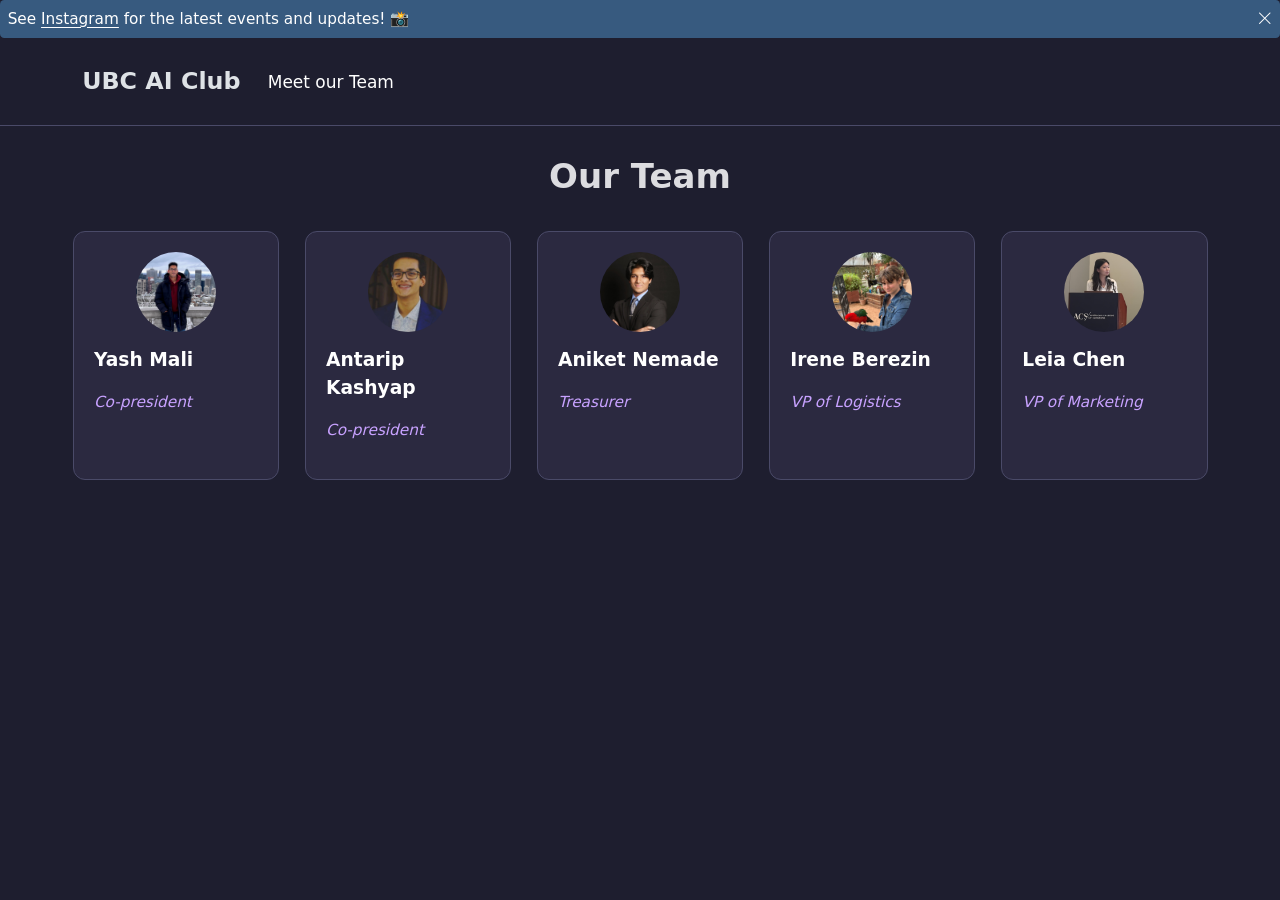
==== team.html @ 618c320a "Add Meet our Team to navbar and push changes" ====
<!DOCTYPE html>
<html xmlns="http://www.w3.org/1999/xhtml" lang="en" xml:lang="en"><head>

<meta charset="utf-8">
<meta name="generator" content="quarto-1.7.31">

<meta name="viewport" content="width=device-width, initial-scale=1.0, user-scalable=yes">


<title>Our Team – UBC AI Club</title>
<style>
code{white-space: pre-wrap;}
span.smallcaps{font-variant: small-caps;}
div.columns{display: flex; gap: min(4vw, 1.5em);}
div.column{flex: auto; overflow-x: auto;}
div.hanging-indent{margin-left: 1.5em; text-indent: -1.5em;}
ul.task-list{list-style: none;}
ul.task-list li input[type="checkbox"] {
  width: 0.8em;
  margin: 0 0.8em 0.2em -1em; /* quarto-specific, see https://github.com/quarto-dev/quarto-cli/issues/4556 */ 
  vertical-align: middle;
}
</style>


<script src="site_libs/quarto-nav/quarto-nav.js"></script>
<script src="site_libs/quarto-nav/headroom.min.js"></script>
<script src="site_libs/clipboard/clipboard.min.js"></script>
<script src="site_libs/quarto-html/quarto.js" type="module"></script>
<script src="site_libs/quarto-html/tabsets/tabsets.js" type="module"></script>
<script src="site_libs/quarto-html/popper.min.js"></script>
<script src="site_libs/quarto-html/tippy.umd.min.js"></script>
<script src="site_libs/quarto-html/anchor.min.js"></script>
<link href="site_libs/quarto-html/tippy.css" rel="stylesheet">
<link href="site_libs/quarto-html/quarto-syntax-highlighting-dark-8ef56b68f8fa1e9d2ba328e99e439f80.css" rel="stylesheet" id="quarto-text-highlighting-styles">
<script src="site_libs/bootstrap/bootstrap.min.js"></script>
<link href="site_libs/bootstrap/bootstrap-icons.css" rel="stylesheet">
<link href="site_libs/bootstrap/bootstrap-c09f7992e7ad36c4a4c784d127ab2153.min.css" rel="stylesheet" append-hash="true" id="quarto-bootstrap" data-mode="dark">
<script id="quarto-search-options" type="application/json">{
  "language": {
    "search-no-results-text": "No results",
    "search-matching-documents-text": "matching documents",
    "search-copy-link-title": "Copy link to search",
    "search-hide-matches-text": "Hide additional matches",
    "search-more-match-text": "more match in this document",
    "search-more-matches-text": "more matches in this document",
    "search-clear-button-title": "Clear",
    "search-text-placeholder": "",
    "search-detached-cancel-button-title": "Cancel",
    "search-submit-button-title": "Submit",
    "search-label": "Search"
  }
}</script>


<link rel="stylesheet" href="styles.css">
</head>

<body class="nav-fixed quarto-light">

<div id="quarto-search-results"></div>
  <header id="quarto-header" class="headroom fixed-top">
    <div id="quarto-announcement" data-announcement-id="6868f0f7bb3ddbfdfaa85561dabfab78" class="alert alert-primary hidden"><div class="quarto-announcement-content">
<p>See <a href="https://www.instagram.com/ubcaiclub/">Instagram</a> for the latest events and updates! 📸</p>
</div><i class="bi bi-x-lg quarto-announcement-action"></i></div>
    <nav class="navbar navbar-expand-lg " data-bs-theme="dark">
      <div class="navbar-container container-fluid">
      <div class="navbar-brand-container mx-auto">
    <a class="navbar-brand" href="./index.html">
    <span class="navbar-title">UBC AI Club</span>
    </a>
  </div>
          <button class="navbar-toggler" type="button" data-bs-toggle="collapse" data-bs-target="#navbarCollapse" aria-controls="navbarCollapse" role="menu" aria-expanded="false" aria-label="Toggle navigation" onclick="if (window.quartoToggleHeadroom) { window.quartoToggleHeadroom(); }">
  <span class="navbar-toggler-icon"></span>
</button>
          <div class="collapse navbar-collapse" id="navbarCollapse">
            <ul class="navbar-nav navbar-nav-scroll me-auto">
  <li class="nav-item">
    <a class="nav-link active" href="./team.html" aria-current="page"> 
<span class="menu-text">Meet our Team</span></a>
  </li>  
</ul>
          </div> <!-- /navcollapse -->
            <div class="quarto-navbar-tools">
</div>
      </div> <!-- /container-fluid -->
    </nav>
</header>
<!-- content -->
<div id="quarto-content" class="quarto-container page-columns page-rows-contents page-layout-full page-navbar">
<!-- sidebar -->
<!-- margin-sidebar -->
    
<!-- main -->
<main class="content column-page" id="quarto-document-content">

<header id="title-block-header" class="quarto-title-block default">
<div class="quarto-title">
<h1 class="title">Our Team</h1>
</div>



<div class="quarto-title-meta column-page">

    
  
    
  </div>
  


</header>


<div class="team-grid">
<div class="team-member">
<div class="member-photo">
<p><img src="images/yash.jpg" class="img-fluid"></p>
</div>
<div class="member-name">
<p>Yash Mali</p>
</div>
<div class="member-role">
<p>Co-president</p>
</div>
</div>
<div class="team-member">
<div class="member-photo">
<p><img src="images/antarip.jpeg" class="img-fluid"></p>
</div>
<div class="member-name">
<p>Antarip Kashyap</p>
</div>
<div class="member-role">
<p>Co-president</p>
</div>
</div>
<div class="team-member">
<div class="member-photo">
<p><img src="images/aniket.jpeg" class="img-fluid"></p>
</div>
<div class="member-name">
<p>Aniket Nemade</p>
</div>
<div class="member-role">
<p>Treasurer</p>
</div>
</div>
<div class="team-member">
<div class="member-photo">
<p><img src="images/irene.jpeg" class="img-fluid"></p>
</div>
<div class="member-name">
<p>Irene Berezin</p>
</div>
<div class="member-role">
<p>VP of Logistics</p>
</div>
</div>
<div class="team-member">
<div class="member-photo">
<p><img src="images/leia.jpg" class="img-fluid"></p>
</div>
<div class="member-name">
<p>Leia Chen</p>
</div>
<div class="member-role">
<p>VP of Marketing</p>
</div>
</div>
</div>



</main> <!-- /main -->
<script id="quarto-html-after-body" type="application/javascript">
  window.document.addEventListener("DOMContentLoaded", function (event) {
    const icon = "";
    const anchorJS = new window.AnchorJS();
    anchorJS.options = {
      placement: 'right',
      icon: icon
    };
    anchorJS.add('.anchored');
    const isCodeAnnotation = (el) => {
      for (const clz of el.classList) {
        if (clz.startsWith('code-annotation-')) {                     
          return true;
        }
      }
      return false;
    }
    const onCopySuccess = function(e) {
      // button target
      const button = e.trigger;
      // don't keep focus
      button.blur();
      // flash "checked"
      button.classList.add('code-copy-button-checked');
      var currentTitle = button.getAttribute("title");
      button.setAttribute("title", "Copied!");
      let tooltip;
      if (window.bootstrap) {
        button.setAttribute("data-bs-toggle", "tooltip");
        button.setAttribute("data-bs-placement", "left");
        button.setAttribute("data-bs-title", "Copied!");
        tooltip = new bootstrap.Tooltip(button, 
          { trigger: "manual", 
            customClass: "code-copy-button-tooltip",
            offset: [0, -8]});
        tooltip.show();    
      }
      setTimeout(function() {
        if (tooltip) {
          tooltip.hide();
          button.removeAttribute("data-bs-title");
          button.removeAttribute("data-bs-toggle");
          button.removeAttribute("data-bs-placement");
        }
        button.setAttribute("title", currentTitle);
        button.classList.remove('code-copy-button-checked');
      }, 1000);
      // clear code selection
      e.clearSelection();
    }
    const getTextToCopy = function(trigger) {
        const codeEl = trigger.previousElementSibling.cloneNode(true);
        for (const childEl of codeEl.children) {
          if (isCodeAnnotation(childEl)) {
            childEl.remove();
          }
        }
        return codeEl.innerText;
    }
    const clipboard = new window.ClipboardJS('.code-copy-button:not([data-in-quarto-modal])', {
      text: getTextToCopy
    });
    clipboard.on('success', onCopySuccess);
    if (window.document.getElementById('quarto-embedded-source-code-modal')) {
      const clipboardModal = new window.ClipboardJS('.code-copy-button[data-in-quarto-modal]', {
        text: getTextToCopy,
        container: window.document.getElementById('quarto-embedded-source-code-modal')
      });
      clipboardModal.on('success', onCopySuccess);
    }
      var localhostRegex = new RegExp(/^(?:http|https):\/\/localhost\:?[0-9]*\//);
      var mailtoRegex = new RegExp(/^mailto:/);
        var filterRegex = new RegExp('/' + window.location.host + '/');
      var isInternal = (href) => {
          return filterRegex.test(href) || localhostRegex.test(href) || mailtoRegex.test(href);
      }
      // Inspect non-navigation links and adorn them if external
     var links = window.document.querySelectorAll('a[href]:not(.nav-link):not(.navbar-brand):not(.toc-action):not(.sidebar-link):not(.sidebar-item-toggle):not(.pagination-link):not(.no-external):not([aria-hidden]):not(.dropdown-item):not(.quarto-navigation-tool):not(.about-link)');
      for (var i=0; i<links.length; i++) {
        const link = links[i];
        if (!isInternal(link.href)) {
          // undo the damage that might have been done by quarto-nav.js in the case of
          // links that we want to consider external
          if (link.dataset.originalHref !== undefined) {
            link.href = link.dataset.originalHref;
          }
        }
      }
    function tippyHover(el, contentFn, onTriggerFn, onUntriggerFn) {
      const config = {
        allowHTML: true,
        maxWidth: 500,
        delay: 100,
        arrow: false,
        appendTo: function(el) {
            return el.parentElement;
        },
        interactive: true,
        interactiveBorder: 10,
        theme: 'quarto',
        placement: 'bottom-start',
      };
      if (contentFn) {
        config.content = contentFn;
      }
      if (onTriggerFn) {
        config.onTrigger = onTriggerFn;
      }
      if (onUntriggerFn) {
        config.onUntrigger = onUntriggerFn;
      }
      window.tippy(el, config); 
    }
    const noterefs = window.document.querySelectorAll('a[role="doc-noteref"]');
    for (var i=0; i<noterefs.length; i++) {
      const ref = noterefs[i];
      tippyHover(ref, function() {
        // use id or data attribute instead here
        let href = ref.getAttribute('data-footnote-href') || ref.getAttribute('href');
        try { href = new URL(href).hash; } catch {}
        const id = href.replace(/^#\/?/, "");
        const note = window.document.getElementById(id);
        if (note) {
          return note.innerHTML;
        } else {
          return "";
        }
      });
    }
    const xrefs = window.document.querySelectorAll('a.quarto-xref');
    const processXRef = (id, note) => {
      // Strip column container classes
      const stripColumnClz = (el) => {
        el.classList.remove("page-full", "page-columns");
        if (el.children) {
          for (const child of el.children) {
            stripColumnClz(child);
          }
        }
      }
      stripColumnClz(note)
      if (id === null || id.startsWith('sec-')) {
        // Special case sections, only their first couple elements
        const container = document.createElement("div");
        if (note.children && note.children.length > 2) {
          container.appendChild(note.children[0].cloneNode(true));
          for (let i = 1; i < note.children.length; i++) {
            const child = note.children[i];
            if (child.tagName === "P" && child.innerText === "") {
              continue;
            } else {
              container.appendChild(child.cloneNode(true));
              break;
            }
          }
          if (window.Quarto?.typesetMath) {
            window.Quarto.typesetMath(container);
          }
          return container.innerHTML
        } else {
          if (window.Quarto?.typesetMath) {
            window.Quarto.typesetMath(note);
          }
          return note.innerHTML;
        }
      } else {
        // Remove any anchor links if they are present
        const anchorLink = note.querySelector('a.anchorjs-link');
        if (anchorLink) {
          anchorLink.remove();
        }
        if (window.Quarto?.typesetMath) {
          window.Quarto.typesetMath(note);
        }
        if (note.classList.contains("callout")) {
          return note.outerHTML;
        } else {
          return note.innerHTML;
        }
      }
    }
    for (var i=0; i<xrefs.length; i++) {
      const xref = xrefs[i];
      tippyHover(xref, undefined, function(instance) {
        instance.disable();
        let url = xref.getAttribute('href');
        let hash = undefined; 
        if (url.startsWith('#')) {
          hash = url;
        } else {
          try { hash = new URL(url).hash; } catch {}
        }
        if (hash) {
          const id = hash.replace(/^#\/?/, "");
          const note = window.document.getElementById(id);
          if (note !== null) {
            try {
              const html = processXRef(id, note.cloneNode(true));
              instance.setContent(html);
            } finally {
              instance.enable();
              instance.show();
            }
          } else {
            // See if we can fetch this
            fetch(url.split('#')[0])
            .then(res => res.text())
            .then(html => {
              const parser = new DOMParser();
              const htmlDoc = parser.parseFromString(html, "text/html");
              const note = htmlDoc.getElementById(id);
              if (note !== null) {
                const html = processXRef(id, note);
                instance.setContent(html);
              } 
            }).finally(() => {
              instance.enable();
              instance.show();
            });
          }
        } else {
          // See if we can fetch a full url (with no hash to target)
          // This is a special case and we should probably do some content thinning / targeting
          fetch(url)
          .then(res => res.text())
          .then(html => {
            const parser = new DOMParser();
            const htmlDoc = parser.parseFromString(html, "text/html");
            const note = htmlDoc.querySelector('main.content');
            if (note !== null) {
              // This should only happen for chapter cross references
              // (since there is no id in the URL)
              // remove the first header
              if (note.children.length > 0 && note.children[0].tagName === "HEADER") {
                note.children[0].remove();
              }
              const html = processXRef(null, note);
              instance.setContent(html);
            } 
          }).finally(() => {
            instance.enable();
            instance.show();
          });
        }
      }, function(instance) {
      });
    }
        let selectedAnnoteEl;
        const selectorForAnnotation = ( cell, annotation) => {
          let cellAttr = 'data-code-cell="' + cell + '"';
          let lineAttr = 'data-code-annotation="' +  annotation + '"';
          const selector = 'span[' + cellAttr + '][' + lineAttr + ']';
          return selector;
        }
        const selectCodeLines = (annoteEl) => {
          const doc = window.document;
          const targetCell = annoteEl.getAttribute("data-target-cell");
          const targetAnnotation = annoteEl.getAttribute("data-target-annotation");
          const annoteSpan = window.document.querySelector(selectorForAnnotation(targetCell, targetAnnotation));
          const lines = annoteSpan.getAttribute("data-code-lines").split(",");
          const lineIds = lines.map((line) => {
            return targetCell + "-" + line;
          })
          let top = null;
          let height = null;
          let parent = null;
          if (lineIds.length > 0) {
              //compute the position of the single el (top and bottom and make a div)
              const el = window.document.getElementById(lineIds[0]);
              top = el.offsetTop;
              height = el.offsetHeight;
              parent = el.parentElement.parentElement;
            if (lineIds.length > 1) {
              const lastEl = window.document.getElementById(lineIds[lineIds.length - 1]);
              const bottom = lastEl.offsetTop + lastEl.offsetHeight;
              height = bottom - top;
            }
            if (top !== null && height !== null && parent !== null) {
              // cook up a div (if necessary) and position it 
              let div = window.document.getElementById("code-annotation-line-highlight");
              if (div === null) {
                div = window.document.createElement("div");
                div.setAttribute("id", "code-annotation-line-highlight");
                div.style.position = 'absolute';
                parent.appendChild(div);
              }
              div.style.top = top - 2 + "px";
              div.style.height = height + 4 + "px";
              div.style.left = 0;
              let gutterDiv = window.document.getElementById("code-annotation-line-highlight-gutter");
              if (gutterDiv === null) {
                gutterDiv = window.document.createElement("div");
                gutterDiv.setAttribute("id", "code-annotation-line-highlight-gutter");
                gutterDiv.style.position = 'absolute';
                const codeCell = window.document.getElementById(targetCell);
                const gutter = codeCell.querySelector('.code-annotation-gutter');
                gutter.appendChild(gutterDiv);
              }
              gutterDiv.style.top = top - 2 + "px";
              gutterDiv.style.height = height + 4 + "px";
            }
            selectedAnnoteEl = annoteEl;
          }
        };
        const unselectCodeLines = () => {
          const elementsIds = ["code-annotation-line-highlight", "code-annotation-line-highlight-gutter"];
          elementsIds.forEach((elId) => {
            const div = window.document.getElementById(elId);
            if (div) {
              div.remove();
            }
          });
          selectedAnnoteEl = undefined;
        };
          // Handle positioning of the toggle
      window.addEventListener(
        "resize",
        throttle(() => {
          elRect = undefined;
          if (selectedAnnoteEl) {
            selectCodeLines(selectedAnnoteEl);
          }
        }, 10)
      );
      function throttle(fn, ms) {
      let throttle = false;
      let timer;
        return (...args) => {
          if(!throttle) { // first call gets through
              fn.apply(this, args);
              throttle = true;
          } else { // all the others get throttled
              if(timer) clearTimeout(timer); // cancel #2
              timer = setTimeout(() => {
                fn.apply(this, args);
                timer = throttle = false;
              }, ms);
          }
        };
      }
        // Attach click handler to the DT
        const annoteDls = window.document.querySelectorAll('dt[data-target-cell]');
        for (const annoteDlNode of annoteDls) {
          annoteDlNode.addEventListener('click', (event) => {
            const clickedEl = event.target;
            if (clickedEl !== selectedAnnoteEl) {
              unselectCodeLines();
              const activeEl = window.document.querySelector('dt[data-target-cell].code-annotation-active');
              if (activeEl) {
                activeEl.classList.remove('code-annotation-active');
              }
              selectCodeLines(clickedEl);
              clickedEl.classList.add('code-annotation-active');
            } else {
              // Unselect the line
              unselectCodeLines();
              clickedEl.classList.remove('code-annotation-active');
            }
          });
        }
    const findCites = (el) => {
      const parentEl = el.parentElement;
      if (parentEl) {
        const cites = parentEl.dataset.cites;
        if (cites) {
          return {
            el,
            cites: cites.split(' ')
          };
        } else {
          return findCites(el.parentElement)
        }
      } else {
        return undefined;
      }
    };
    var bibliorefs = window.document.querySelectorAll('a[role="doc-biblioref"]');
    for (var i=0; i<bibliorefs.length; i++) {
      const ref = bibliorefs[i];
      const citeInfo = findCites(ref);
      if (citeInfo) {
        tippyHover(citeInfo.el, function() {
          var popup = window.document.createElement('div');
          citeInfo.cites.forEach(function(cite) {
            var citeDiv = window.document.createElement('div');
            citeDiv.classList.add('hanging-indent');
            citeDiv.classList.add('csl-entry');
            var biblioDiv = window.document.getElementById('ref-' + cite);
            if (biblioDiv) {
              citeDiv.innerHTML = biblioDiv.innerHTML;
            }
            popup.appendChild(citeDiv);
          });
          return popup.innerHTML;
        });
      }
    }
  });
  </script>
</div> <!-- /content -->




</body></html>
---- site_libs/quarto-html/tippy.css ----
.tippy-box[data-animation=fade][data-state=hidden]{opacity:0}[data-tippy-root]{max-width:calc(100vw - 10px)}.tippy-box{position:relative;background-color:#333;color:#fff;border-radius:4px;font-size:14px;line-height:1.4;white-space:normal;outline:0;transition-property:transform,visibility,opacity}.tippy-box[data-placement^=top]>.tippy-arrow{bottom:0}.tippy-box[data-placement^=top]>.tippy-arrow:before{bottom:-7px;left:0;border-width:8px 8px 0;border-top-color:initial;transform-origin:center top}.tippy-box[data-placement^=bottom]>.tippy-arrow{top:0}.tippy-box[data-placement^=bottom]>.tippy-arrow:before{top:-7px;left:0;border-width:0 8px 8px;border-bottom-color:initial;transform-origin:center bottom}.tippy-box[data-placement^=left]>.tippy-arrow{right:0}.tippy-box[data-placement^=left]>.tippy-arrow:before{border-width:8px 0 8px 8px;border-left-color:initial;right:-7px;transform-origin:center left}.tippy-box[data-placement^=right]>.tippy-arrow{left:0}.tippy-box[data-placement^=right]>.tippy-arrow:before{left:-7px;border-width:8px 8px 8px 0;border-right-color:initial;transform-origin:center right}.tippy-box[data-inertia][data-state=visible]{transition-timing-function:cubic-bezier(.54,1.5,.38,1.11)}.tippy-arrow{width:16px;height:16px;color:#333}.tippy-arrow:before{content:"";position:absolute;border-color:transparent;border-style:solid}.tippy-content{position:relative;padding:5px 9px;z-index:1}
---- site_libs/quarto-html/quarto-syntax-highlighting-dark-8ef56b68f8fa1e9d2ba328e99e439f80.css ----
/* quarto syntax highlight colors */
:root {
  --quarto-hl-al-color: #f07178;
  --quarto-hl-an-color: #d4d0ab;
  --quarto-hl-at-color: #00e0e0;
  --quarto-hl-bn-color: #d4d0ab;
  --quarto-hl-bu-color: #abe338;
  --quarto-hl-ch-color: #abe338;
  --quarto-hl-co-color: #f8f8f2;
  --quarto-hl-cv-color: #ffd700;
  --quarto-hl-cn-color: #ffd700;
  --quarto-hl-cf-color: #ffa07a;
  --quarto-hl-dt-color: #ffa07a;
  --quarto-hl-dv-color: #d4d0ab;
  --quarto-hl-do-color: #f8f8f2;
  --quarto-hl-er-color: #f07178;
  --quarto-hl-ex-color: #00e0e0;
  --quarto-hl-fl-color: #d4d0ab;
  --quarto-hl-fu-color: #ffa07a;
  --quarto-hl-im-color: #abe338;
  --quarto-hl-in-color: #d4d0ab;
  --quarto-hl-kw-color: #ffa07a;
  --quarto-hl-op-color: #ffa07a;
  --quarto-hl-ot-color: #00e0e0;
  --quarto-hl-pp-color: #dcc6e0;
  --quarto-hl-re-color: #00e0e0;
  --quarto-hl-sc-color: #abe338;
  --quarto-hl-ss-color: #abe338;
  --quarto-hl-st-color: #abe338;
  --quarto-hl-va-color: #00e0e0;
  --quarto-hl-vs-color: #abe338;
  --quarto-hl-wa-color: #dcc6e0;
}

/* other quarto variables */
:root {
  --quarto-font-monospace: SFMono-Regular, Menlo, Monaco, Consolas, "Liberation Mono", "Courier New", monospace;
}

/* syntax highlight based on Pandoc's rules */
pre > code.sourceCode > span {
  color: #f8f8f2;
}

code.sourceCode > span {
  color: #f8f8f2;
}

div.sourceCode,
div.sourceCode pre.sourceCode {
  color: #f8f8f2;
}

/* Normal */
code span {
  color: #f8f8f2;
}

/* Alert */
code span.al {
  color: #f07178;
}

/* Annotation */
code span.an {
  color: #d4d0ab;
}

/* Attribute */
code span.at {
  color: #00e0e0;
}

/* BaseN */
code span.bn {
  color: #d4d0ab;
}

/* BuiltIn */
code span.bu {
  color: #abe338;
}

/* ControlFlow */
code span.cf {
  font-weight: bold;
  color: #ffa07a;
}

/* Char */
code span.ch {
  color: #abe338;
}

/* Constant */
code span.cn {
  color: #ffd700;
}

/* Comment */
code span.co {
  font-style: italic;
  color: #f8f8f2;
}

/* CommentVar */
code span.cv {
  color: #ffd700;
}

/* Documentation */
code span.do {
  color: #f8f8f2;
}

/* DataType */
code span.dt {
  color: #ffa07a;
}

/* DecVal */
code span.dv {
  color: #d4d0ab;
}

/* Error */
code span.er {
  color: #f07178;
  text-decoration: underline;
}

/* Extension */
code span.ex {
  font-weight: bold;
  color: #00e0e0;
}

/* Float */
code span.fl {
  color: #d4d0ab;
}

/* Function */
code span.fu {
  color: #ffa07a;
}

/* Import */
code span.im {
  color: #abe338;
}

/* Information */
code span.in {
  color: #d4d0ab;
}

/* Keyword */
code span.kw {
  font-weight: bold;
  color: #ffa07a;
}

/* Operator */
code span.op {
  color: #ffa07a;
}

/* Other */
code span.ot {
  color: #00e0e0;
}

/* Preprocessor */
code span.pp {
  color: #dcc6e0;
}

/* RegionMarker */
code span.re {
  background-color: #f8f8f2;
  color: #00e0e0;
}

/* SpecialChar */
code span.sc {
  color: #abe338;
}

/* SpecialString */
code span.ss {
  color: #abe338;
}

/* String */
code span.st {
  color: #abe338;
}

/* Variable */
code span.va {
  color: #00e0e0;
}

/* VerbatimString */
code span.vs {
  color: #abe338;
}

/* Warning */
code span.wa {
  color: #dcc6e0;
}

.prevent-inlining {
  content: "</";
}

/*# sourceMappingURL=cf5278f7cea5512246cb3b41cb474b3b.css.map */
---- styles.css ----
/* Custom styles for UBC AI Club */
body {
    background: #1e1e2f;
    color: #dcdce0;
    font-family: system-ui, -apple-system, BlinkMacSystemFont, 'Segoe UI', Roboto, Oxygen, Ubuntu, Cantarell, 'Open Sans', 'Helvetica Neue', sans-serif;
}

/* Center only headings and specific containers */
h1, h2, h3, .header, .text-center, .quarto-announcement, .quarto-title-block, .title, .subtitle {
    text-align: center;
}

/* Paragraphs and lists should be left-aligned for readability */
p, li, .bio, .event-item {
    text-align: left;
}

.quarto-announcement {
    background-color: #2b2940 !important; /* Dark grey, not blue */
    color: #ffffff !important;
    padding: 0.25rem 0 !important; /* Thinner */
    font-size: 1.2rem !important; /* Bigger text */
}

.quarto-announcement a {
    color: #c8a2ff !important;
    text-decoration: underline;
    font-weight: bold;
}

/* Navbar adjustments */
.navbar {
    background-color: #1e1e2f !important; /* Match body background */
    border-bottom: 1px solid #4a4a68;
    padding-top: 0.2rem !important;
    padding-bottom: 0.2rem !important;
}

.navbar-brand {
    font-size: 1.4rem !important;
    font-weight: 700 !important;
}

.container-fluid {
    max-width: 95%;
    margin: 0 auto;
    padding: 1rem 2rem;
}

.quarto-container {
    max-width: 95% !important;
    margin: 0 auto !important;
}

.header {
    padding-top: 1rem;
    padding-bottom: 1rem;
    border-bottom: 2px solid #4a4a68;
    margin-bottom: 2rem;
}

.header h1 {
    font-size: 3rem;
    font-weight: 700;
    margin-bottom: 0.25rem;
    letter-spacing: -1px;
    color: #ffffff;
}

.header .subtitle {
    font-size: 1.2rem;
    font-style: italic;
    color: #a0a0b0;
}

.hero-banner {
    width: 100%;
    margin-bottom: 2rem;
    overflow: hidden;
    border-radius: 15px;
}

.hero-banner img {
    width: 100%;
    height: 450px;
    object-fit: cover;
    object-position: bottom;
    display: block;
}

.grid {
    justify-content: center;
}

/* Events and items */
.event-item {
    margin-bottom: 1.5rem;
    padding-bottom: 1.5rem;
    border-bottom: 1px solid #3a3852;
}

.dates {
    font-size: 0.85rem;
    color: #888699;
    display: block;
    margin-bottom: 0.25rem;
    text-align: left;
}

/* Team Section */
.team-grid {
    display: grid;
    grid-template-columns: repeat(auto-fit, minmax(180px, 1fr));
    gap: 1.5rem;
    margin: 2rem 0;
    justify-content: center;
}

.team-member {
    text-align: center;
    padding: 1.2rem;
    background: #2b2940;
    border-radius: 12px;
    border: 1px solid #4a4a68;
    transition: transform 0.3s ease;
}

.team-member:hover {
    transform: translateY(-5px);
}

.member-photo {
    width: 80px;
    height: 80px;
    border-radius: 50%;
    object-fit: cover;
    margin: 0 auto 0.8rem;
    overflow: hidden;
}

.member-photo img {
    width: 100%;
    height: 100%;
    object-fit: cover;
    display: block;
}

.member-name {
    font-weight: 600;
    font-size: 1.1rem;
    color: #ffffff;
}

.member-role {
    font-style: italic;
    color: #c8a2ff;
    font-size: 0.9rem;
}
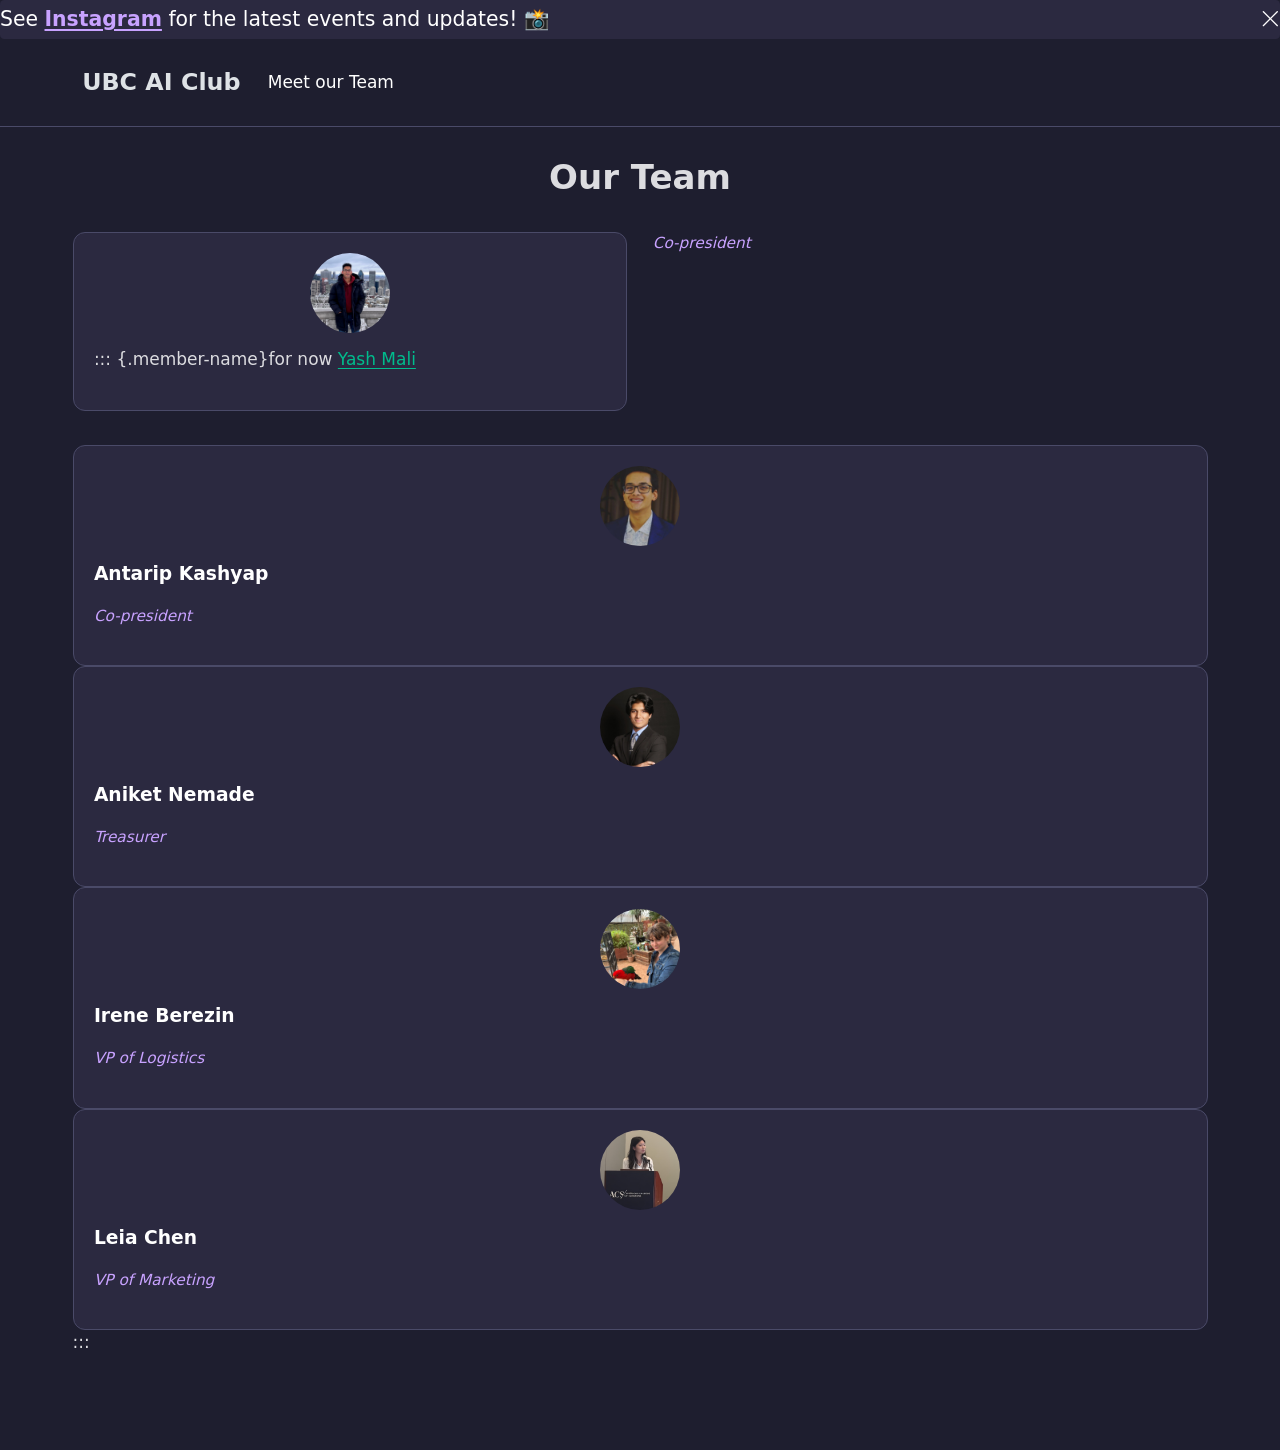
==== commit c960368a: "Implement modern AI aesthetics: gradient headings, neon buttons, and hero image blend" ====
--- a/team.html
+++ b/team.html
@@ -118,8 +118,7 @@
 <div class="member-photo">
 <p><img src="images/yash.jpg" class="img-fluid"></p>
 </div>
-<div class="member-name">
-<p>Yash Mali</p>
+<p>::: {.member-name}for now <a href="https://yashm8.github.io/">Yash Mali</a></p>
 </div>
 <div class="member-role">
 <p>Co-president</p>
@@ -169,7 +168,7 @@
 <p>VP of Marketing</p>
 </div>
 </div>
-</div>
+<p>:::</p>
 
 
 
--- a/styles.css
+++ b/styles.css
@@ -10,35 +10,65 @@
     text-align: center;
 }
 
+h2 {
+    background: linear-gradient(90deg, #00f2fe 0%, #c8a2ff 100%);
+    -webkit-background-clip: text;
+    -webkit-text-fill-color: transparent;
+    margin-bottom: 1.5rem;
+    display: inline-block; /* Helps center the gradient properly */
+    width: 100%;
+}
+
+.neon-button {
+    display: inline-block;
+    padding: 0.6rem 1.2rem;
+    margin-top: 0.5rem;
+    margin-bottom: 0.5rem;
+    border-radius: 8px;
+    background: rgba(200, 162, 255, 0.05);
+    color: #c8a2ff !important;
+    text-decoration: none !important;
+    font-weight: 600;
+    border: 1px solid rgba(200, 162, 255, 0.3);
+    box-shadow: 0 0 10px rgba(200, 162, 255, 0.2);
+    transition: all 0.3s ease;
+}
+
+.neon-button:hover {
+    background: rgba(200, 162, 255, 0.15);
+    box-shadow: 0 0 20px rgba(200, 162, 255, 0.6);
+    transform: translateY(-2px);
+}
+
 /* Paragraphs and lists should be left-aligned for readability */
 p, li, .bio, .event-item {
     text-align: left;
 }
 
-.quarto-announcement {
-    background-color: #2b2940 !important; /* Dark grey, not blue */
-    color: #ffffff !important;
-    padding: 0.25rem 0 !important; /* Thinner */
-    font-size: 1.2rem !important; /* Bigger text */
+#quarto-announcement.alert {
+    background-color: #2b2940; /* Dark grey, not blue */
+    color: #ffffff;
+    padding: 0.25rem 0; /* Thinner */
+    font-size: 1.2rem; /* Bigger text */
 }
 
-.quarto-announcement a {
-    color: #c8a2ff !important;
+#quarto-announcement.alert a {
+    color: #c8a2ff;
     text-decoration: underline;
     font-weight: bold;
 }
 
 /* Navbar adjustments */
-.navbar {
-    background-color: #1e1e2f !important; /* Match body background */
+#quarto-header .navbar {
+    background-color: #1e1e2f; /* Match body background */
     border-bottom: 1px solid #4a4a68;
-    padding-top: 0.2rem !important;
-    padding-bottom: 0.2rem !important;
+    padding-top: 0.2rem;
+    padding-bottom: 0.2rem;
 }
 
-.navbar-brand {
-    font-size: 1.4rem !important;
-    font-weight: 700 !important;
+#quarto-header .navbar-brand {
+    font-size: 1.4rem;
+    font-weight: 700;
 }
 
 .container-fluid {
@@ -47,9 +77,9 @@
     padding: 1rem 2rem;
 }
 
-.quarto-container {
-    max-width: 95% !important;
-    margin: 0 auto !important;
+body .quarto-container {
+    max-width: 95%;
+    margin: 0 auto;
 }
 
 .header {
@@ -89,7 +119,7 @@
 }
 
 .grid {
-    justify-content: center;
+    /* Let Quarto handle the grid display and width */
 }
 
 /* Events and items */
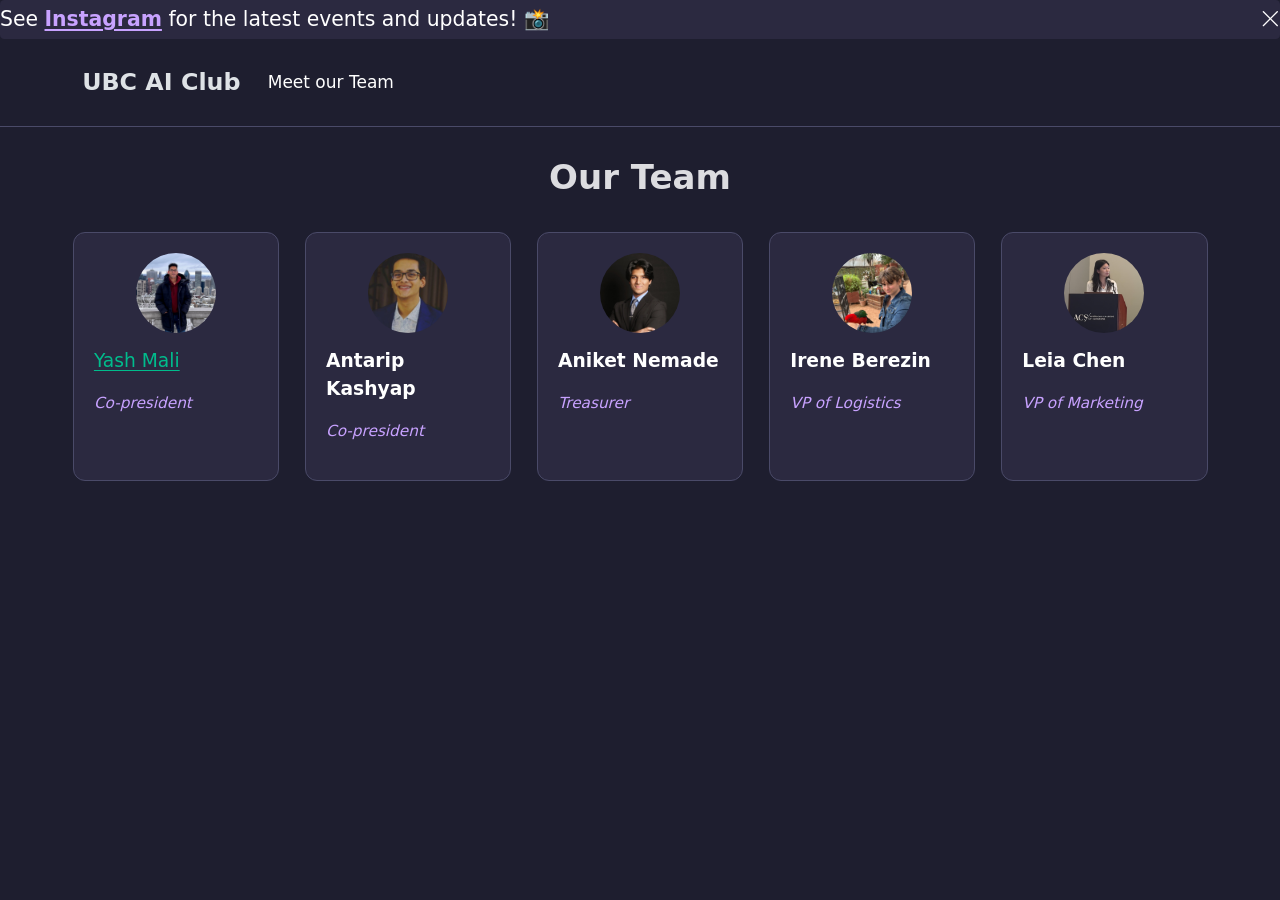
==== commit b6152458: "Remove page title/subtitle and reposition photo credit onto image" ====
--- a/team.html
+++ b/team.html
@@ -118,7 +118,8 @@
 <div class="member-photo">
 <p><img src="images/yash.jpg" class="img-fluid"></p>
 </div>
-<p>::: {.member-name}for now <a href="https://yashm8.github.io/">Yash Mali</a></p>
+<div class="member-name">
+<p><a href="https://yashm8.github.io/">Yash Mali</a></p>
 </div>
 <div class="member-role">
 <p>Co-president</p>
@@ -168,7 +169,7 @@
 <p>VP of Marketing</p>
 </div>
 </div>
-<p>:::</p>
+</div>
 
 
 
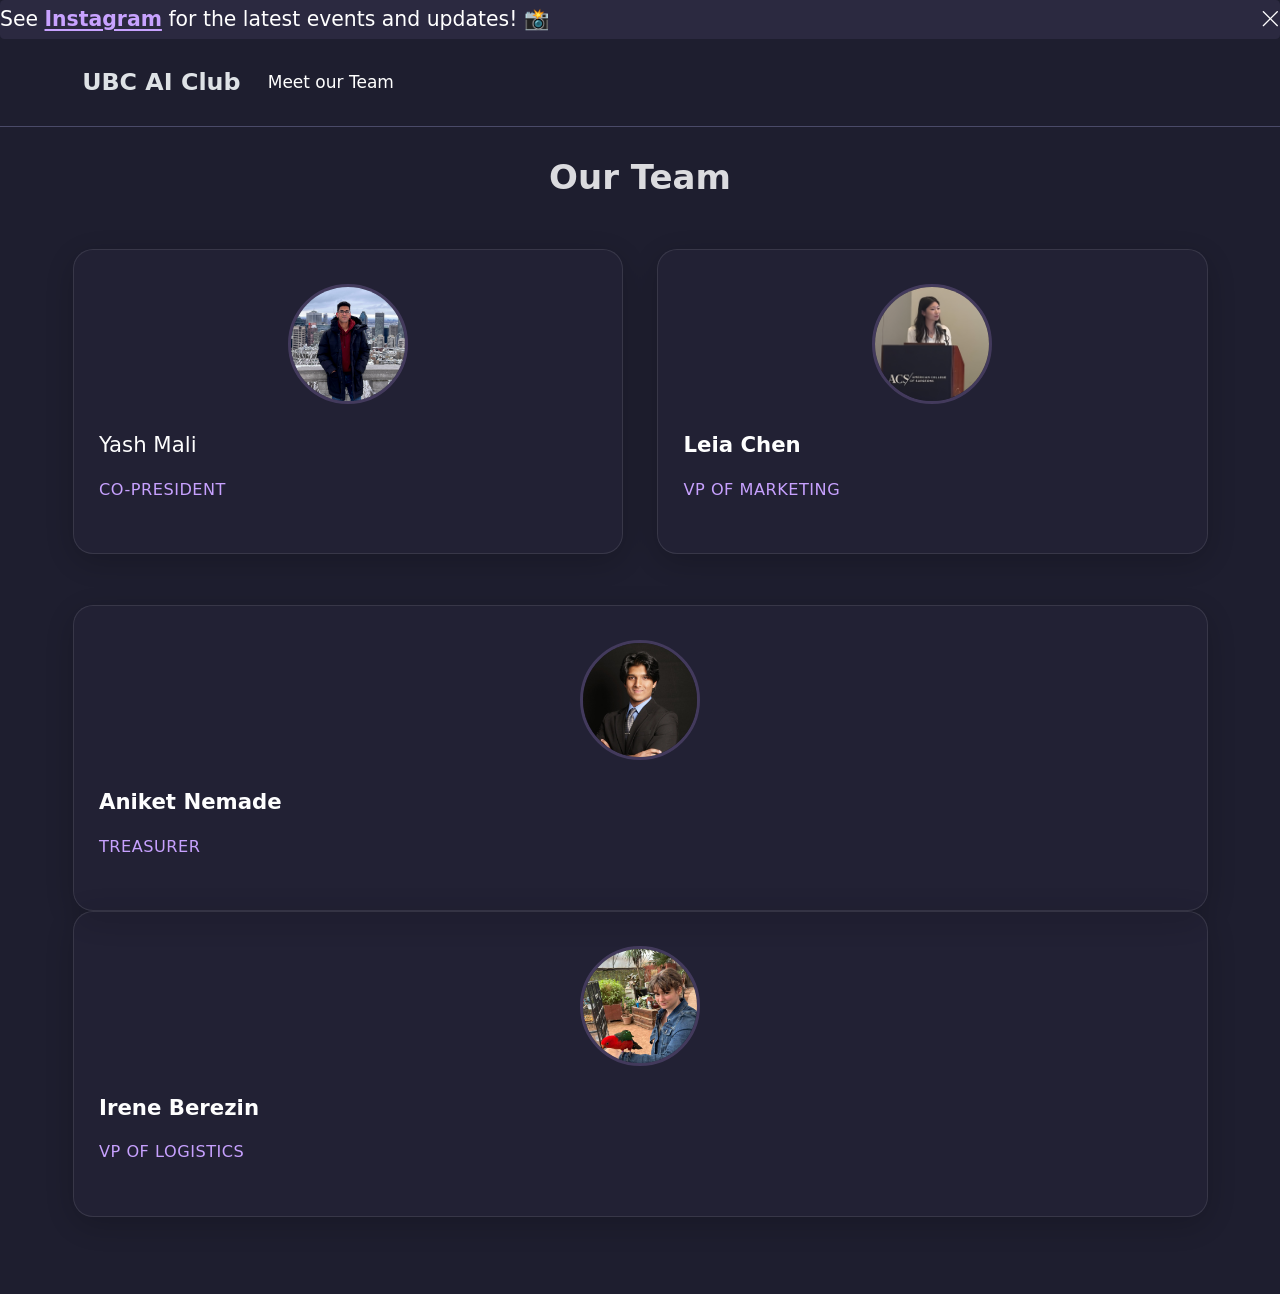
==== commit 2ccad8cb: "Re-render and sync to main" ====
--- a/team.html
+++ b/team.html
@@ -127,13 +127,14 @@
 </div>
 <div class="team-member">
 <div class="member-photo">
-<p><img src="images/antarip.jpeg" class="img-fluid"></p>
+<p><img src="images/leia.jpg" class="img-fluid"></p>
 </div>
 <div class="member-name">
-<p>Antarip Kashyap</p>
+<p>Leia Chen</p>
 </div>
 <div class="member-role">
-<p>Co-president</p>
+<p>VP of Marketing</p>
+</div>
 </div>
 </div>
 <div class="team-member">
@@ -156,18 +157,6 @@
 </div>
 <div class="member-role">
 <p>VP of Logistics</p>
-</div>
-</div>
-<div class="team-member">
-<div class="member-photo">
-<p><img src="images/leia.jpg" class="img-fluid"></p>
-</div>
-<div class="member-name">
-<p>Leia Chen</p>
-</div>
-<div class="member-role">
-<p>VP of Marketing</p>
-</div>
 </div>
 </div>
 
--- a/styles.css
+++ b/styles.css
@@ -11,11 +11,9 @@
 }
 
 h2 {
-    background: linear-gradient(90deg, #00f2fe 0%, #c8a2ff 100%);
-    -webkit-background-clip: text;
-    -webkit-text-fill-color: transparent;
-    margin-bottom: 1.5rem;
-    display: inline-block; /* Helps center the gradient properly */
+    color: #ffffff;
+    margin-bottom: 1rem;
+    display: inline-block;
     width: 100%;
 }
 
@@ -105,7 +103,7 @@
 
 .hero-banner {
     width: 100%;
-    margin-bottom: 2rem;
+    margin-bottom: 0.2rem;
     overflow: hidden;
     border-radius: 15px;
 }
@@ -119,7 +117,11 @@
 }
 
 .grid {
-    /* Let Quarto handle the grid display and width */
+    margin-top: -1.5rem !important;
+}
+
+.quarto-page-contents {
+    padding-top: 0 !important;
 }
 
 /* Events and items */
@@ -140,32 +142,44 @@
 /* Team Section */
 .team-grid {
     display: grid;
-    grid-template-columns: repeat(auto-fit, minmax(180px, 1fr));
-    gap: 1.5rem;
-    margin: 2rem 0;
+    grid-template-columns: repeat(auto-fit, minmax(220px, 1fr));
+    gap: 2rem;
+    margin: 3rem 0;
     justify-content: center;
 }
 
 .team-member {
     text-align: center;
-    padding: 1.2rem;
-    background: #2b2940;
-    border-radius: 12px;
-    border: 1px solid #4a4a68;
-    transition: transform 0.3s ease;
+    padding: 2rem 1.5rem;
+    background: rgba(43, 41, 64, 0.4);
+    backdrop-filter: blur(12px);
+    -webkit-backdrop-filter: blur(12px);
+    border-radius: 20px;
+    border: 1px solid rgba(255, 255, 255, 0.1);
+    box-shadow: 0 8px 32px 0 rgba(0, 0, 0, 0.2);
+    transition: all 0.4s cubic-bezier(0.175, 0.885, 0.32, 1.275);
 }
 
 .team-member:hover {
-    transform: translateY(-5px);
+    transform: translateY(-10px);
+    background: rgba(200, 162, 255, 0.1);
+    border-color: rgba(200, 162, 255, 0.4);
+    box-shadow: 0 15px 45px rgba(200, 162, 255, 0.2);
 }
 
 .member-photo {
-    width: 80px;
-    height: 80px;
+    width: 120px;
+    height: 120px;
     border-radius: 50%;
-    object-fit: cover;
-    margin: 0 auto 0.8rem;
+    margin: 0 auto 1.5rem;
     overflow: hidden;
+    border: 3px solid rgba(200, 162, 255, 0.2);
+    transition: transform 0.4s ease;
+}
+
+.team-member:hover .member-photo {
+    transform: scale(1.05);
+    border-color: rgba(0, 242, 254, 0.6);
 }
 
 .member-photo img {
@@ -176,13 +190,26 @@
 }
 
 .member-name {
-    font-weight: 600;
-    font-size: 1.1rem;
-    color: #ffffff;
+    font-weight: 700;
+    font-size: 1.25rem;
+    color: #ffffff;
+    margin-bottom: 0.5rem;
+}
+
+.member-name a {
+    color: inherit;
+    text-decoration: none;
+    transition: color 0.3s ease;
+}
+
+.member-name a:hover {
+    color: #00f2fe;
 }
 
 .member-role {
-    font-style: italic;
+    font-weight: 500;
     color: #c8a2ff;
-    font-size: 0.9rem;
-}
+    font-size: 0.95rem;
+    letter-spacing: 0.5px;
+    text-transform: uppercase;
+}
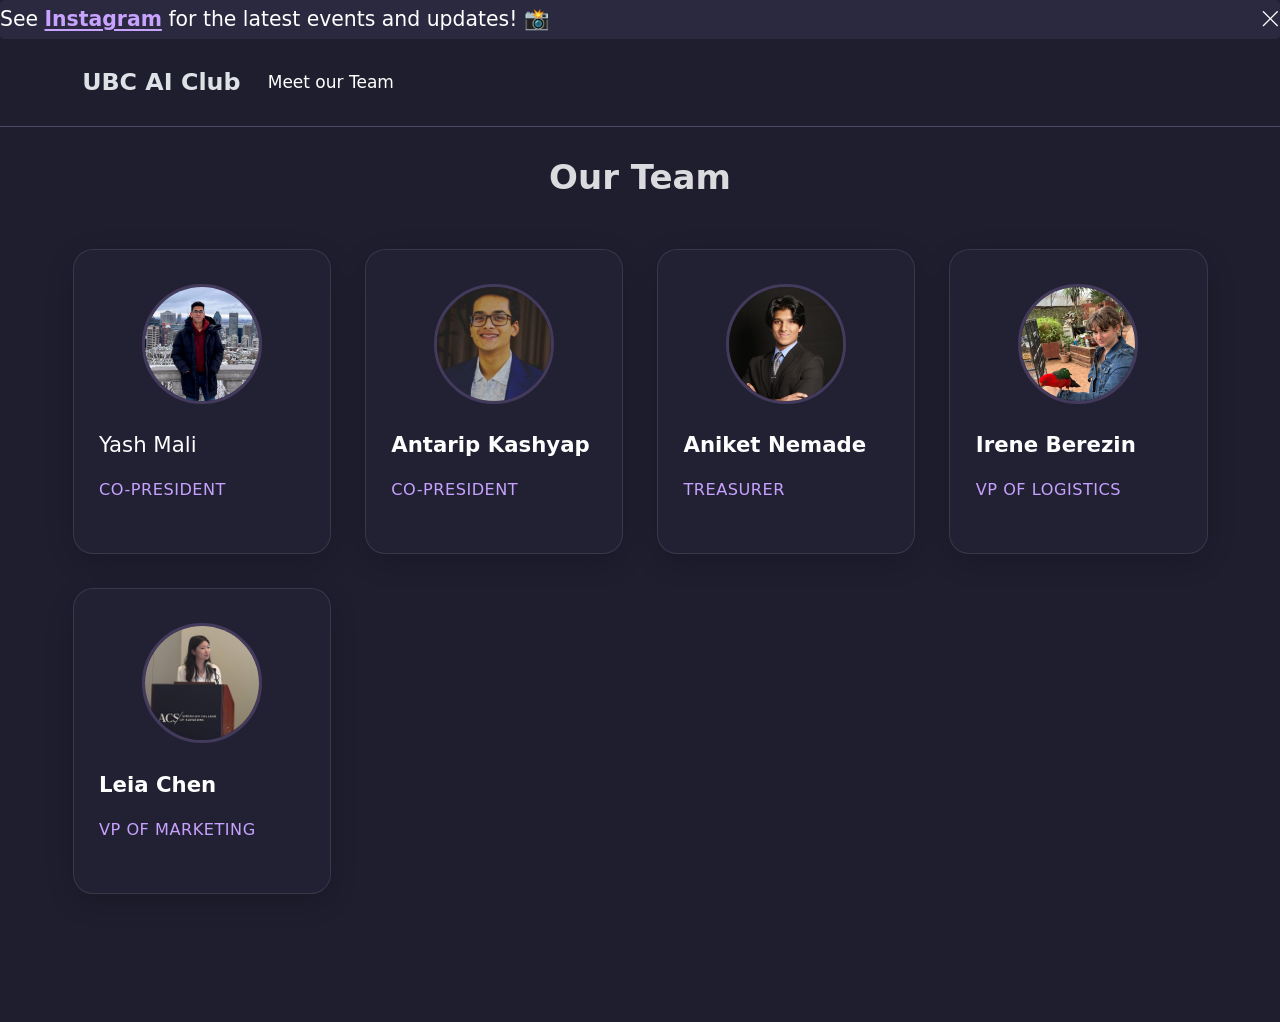
==== commit a6e7e028: "Fix team grid structure and restore missing member" ====
--- a/team.html
+++ b/team.html
@@ -127,14 +127,13 @@
 </div>
 <div class="team-member">
 <div class="member-photo">
-<p><img src="images/leia.jpg" class="img-fluid"></p>
+<p><img src="images/antarip.jpeg" class="img-fluid"></p>
 </div>
 <div class="member-name">
-<p>Leia Chen</p>
+<p>Antarip Kashyap</p>
 </div>
 <div class="member-role">
-<p>VP of Marketing</p>
-</div>
+<p>Co-president</p>
 </div>
 </div>
 <div class="team-member">
@@ -157,6 +156,18 @@
 </div>
 <div class="member-role">
 <p>VP of Logistics</p>
+</div>
+</div>
+<div class="team-member">
+<div class="member-photo">
+<p><img src="images/leia.jpg" class="img-fluid"></p>
+</div>
+<div class="member-name">
+<p>Leia Chen</p>
+</div>
+<div class="member-role">
+<p>VP of Marketing</p>
+</div>
 </div>
 </div>
 
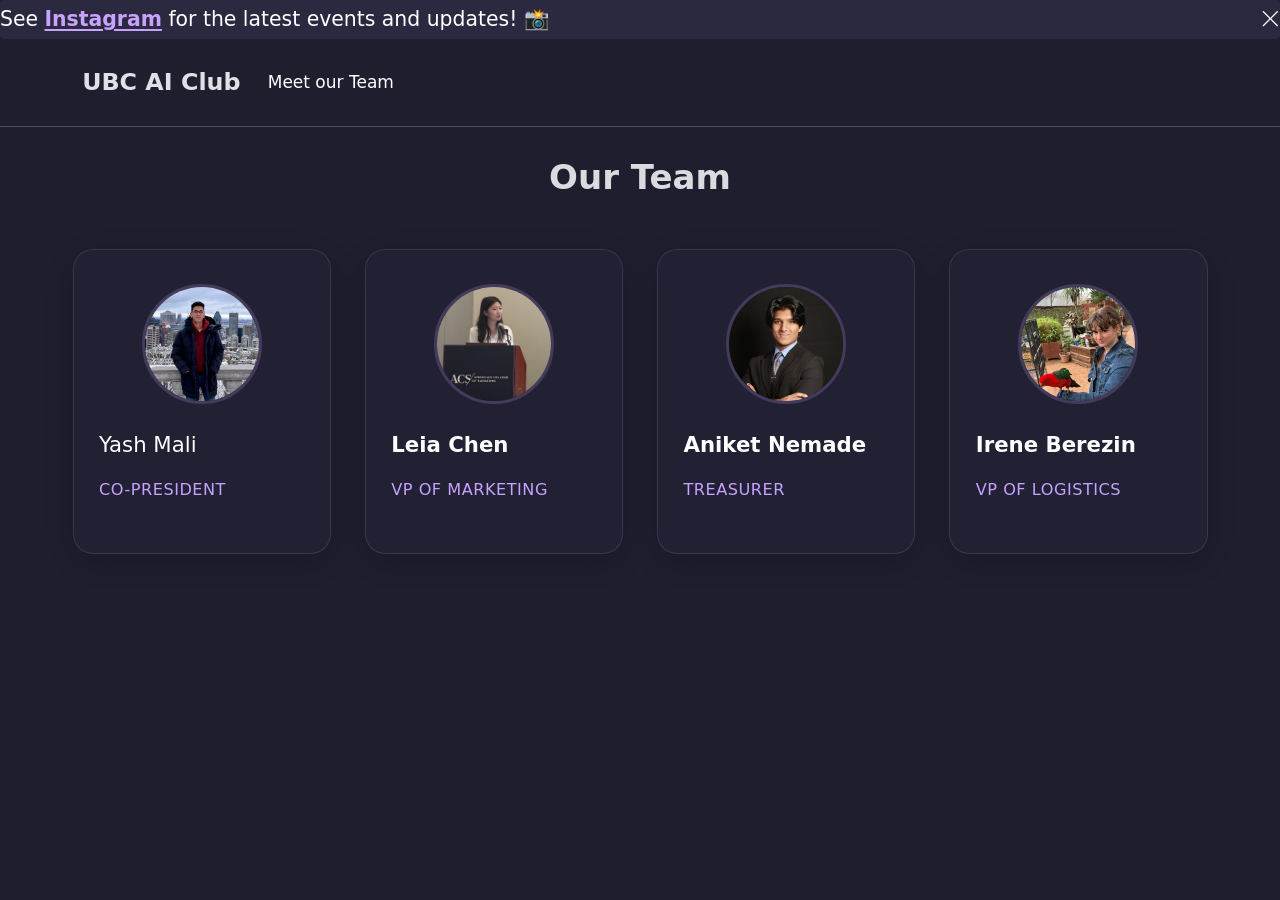
==== commit f0cc8090: "Update team: Remove Antarip and move Leia to 2nd position" ====
--- a/team.html
+++ b/team.html
@@ -127,13 +127,13 @@
 </div>
 <div class="team-member">
 <div class="member-photo">
-<p><img src="images/antarip.jpeg" class="img-fluid"></p>
+<p><img src="images/leia.jpg" class="img-fluid"></p>
 </div>
 <div class="member-name">
-<p>Antarip Kashyap</p>
+<p>Leia Chen</p>
 </div>
 <div class="member-role">
-<p>Co-president</p>
+<p>VP of Marketing</p>
 </div>
 </div>
 <div class="team-member">
@@ -156,17 +156,6 @@
 </div>
 <div class="member-role">
 <p>VP of Logistics</p>
-</div>
-</div>
-<div class="team-member">
-<div class="member-photo">
-<p><img src="images/leia.jpg" class="img-fluid"></p>
-</div>
-<div class="member-name">
-<p>Leia Chen</p>
-</div>
-<div class="member-role">
-<p>VP of Marketing</p>
 </div>
 </div>
 </div>
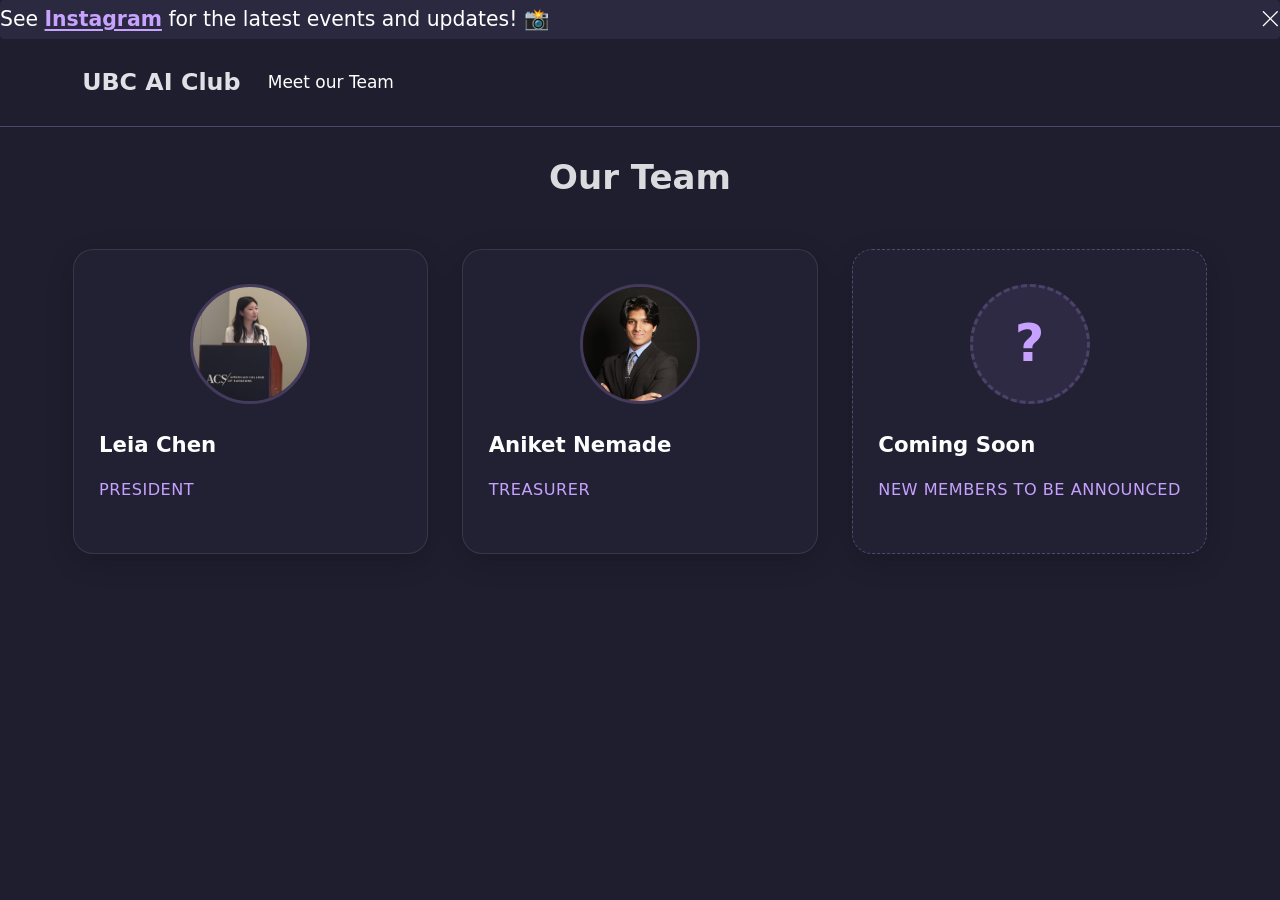
==== commit 3aa5a485: "Update team page: Leia as President, add Coming Soon card Remove Yash and Irene, keep Aniket as Trea" ====
--- a/team.html
+++ b/team.html
@@ -116,24 +116,13 @@
 <div class="team-grid">
 <div class="team-member">
 <div class="member-photo">
-<p><img src="images/yash.jpg" class="img-fluid"></p>
-</div>
-<div class="member-name">
-<p><a href="https://yashm8.github.io/">Yash Mali</a></p>
-</div>
-<div class="member-role">
-<p>Co-president</p>
-</div>
-</div>
-<div class="team-member">
-<div class="member-photo">
 <p><img src="images/leia.jpg" class="img-fluid"></p>
 </div>
 <div class="member-name">
 <p>Leia Chen</p>
 </div>
 <div class="member-role">
-<p>VP of Marketing</p>
+<p>President</p>
 </div>
 </div>
 <div class="team-member">
@@ -147,15 +136,15 @@
 <p>Treasurer</p>
 </div>
 </div>
-<div class="team-member">
-<div class="member-photo">
-<p><img src="images/irene.jpeg" class="img-fluid"></p>
+<div class="team-member coming-soon">
+<div class="member-photo placeholder-photo">
+<p>?</p>
 </div>
 <div class="member-name">
-<p>Irene Berezin</p>
+<p>Coming Soon</p>
 </div>
 <div class="member-role">
-<p>VP of Logistics</p>
+<p>New members to be announced</p>
 </div>
 </div>
 </div>
--- a/styles.css
+++ b/styles.css
@@ -213,3 +213,25 @@
     letter-spacing: 0.5px;
     text-transform: uppercase;
 }
+
+/* "Coming soon" placeholder card */
+.team-member.coming-soon {
+    border-style: dashed;
+    border-color: rgba(200, 162, 255, 0.3);
+}
+
+.placeholder-photo {
+    display: flex;
+    align-items: center;
+    justify-content: center;
+    background: rgba(200, 162, 255, 0.08);
+    border-style: dashed;
+}
+
+.placeholder-photo p {
+    margin: 0;
+    font-size: 3rem;
+    font-weight: 700;
+    color: #c8a2ff;
+    text-align: center;
+}
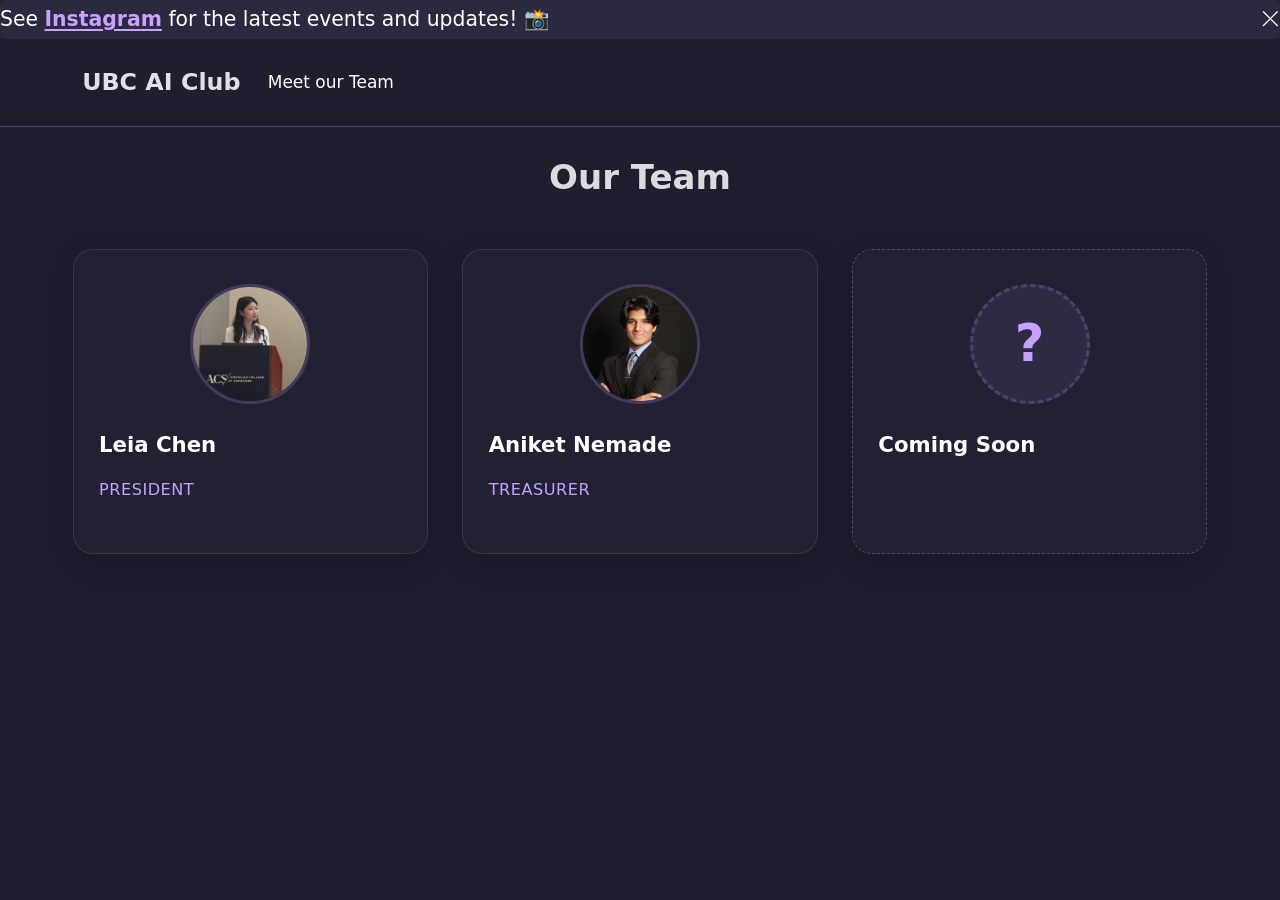
==== commit 7b0ac8fa: "Remove "New members to be announced" from Coming Soon card Co-Authored-By: Claude Opus 5.5 <noreply@" ====
--- a/team.html
+++ b/team.html
@@ -143,9 +143,6 @@
 <div class="member-name">
 <p>Coming Soon</p>
 </div>
-<div class="member-role">
-<p>New members to be announced</p>
-</div>
 </div>
 </div>
 
